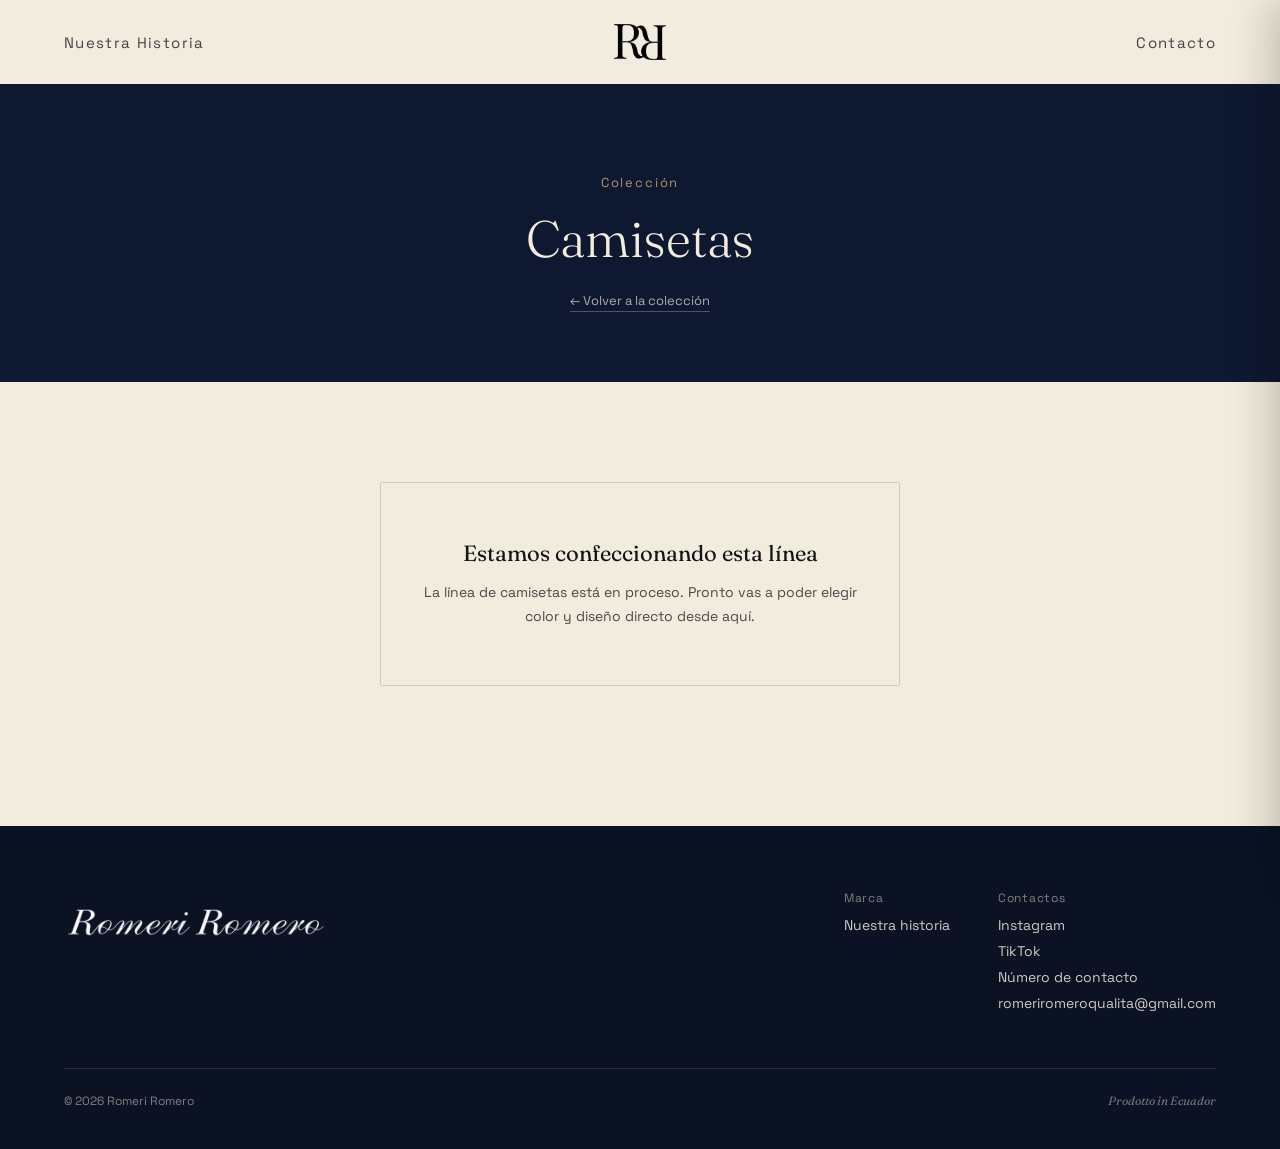
==== coleccion-camisetas.html @ 6d993a3d "Add files via upload" ====
<!DOCTYPE html>
<html lang="es">
<head>
<meta charset="UTF-8">
<meta name="viewport" content="width=device-width, initial-scale=1.0, viewport-fit=cover">
<title>Camisetas | Romeri Romero</title>
<meta name="description" content="Línea de camisetas de Romeri Romero. Disponible pronto.">
<meta name="author" content="Romeri Romero">
<link rel="canonical" href="https://romeriromero.com/coleccion-camisetas.html">
<meta property="og:type" content="website">
<meta property="og:title" content="Camisetas | Romeri Romero">
<meta property="og:description" content="Línea de camisetas de Romeri Romero. Disponible pronto.">
<meta property="og:url" content="https://romeriromero.com/coleccion-camisetas.html">
<meta property="og:locale" content="es_EC">
<meta name="twitter:card" content="summary_large_image">
<meta name="twitter:title" content="Camisetas | Romeri Romero">
<meta name="twitter:description" content="Línea de camisetas de Romeri Romero. Disponible pronto.">
<link rel="icon" type="image/png" sizes="32x32" href="[data-uri]">
<link rel="icon" type="image/png" sizes="512x512" href="[data-uri]">
<link rel="apple-touch-icon" sizes="180x180" href="[data-uri]">
<meta name="theme-color" content="#0E1830">
<link rel="preconnect" href="https://fonts.googleapis.com">
<link href="https://fonts.googleapis.com/css2?family=Fraunces:ital,opsz,wght@0,9..144,300;0,9..144,400;0,9..144,500;1,9..144,400&family=Space+Grotesk:wght@400;500;600&display=swap" rel="stylesheet">
<style>

:root{
  --ink:#111318;
  --navy:#0E1830;
  --navy-deep:#0A1224;
  --navy-mid:#152244;
  --bone:#F1ECDD;
  --bone-dim:#E8E1CE;
  --gold:#AD966A;
}
*{margin:0;padding:0;box-sizing:border-box;}
body{
  background:var(--bone);
  color:var(--ink);
  font-family:'Space Grotesk',sans-serif;
  -webkit-font-smoothing:antialiased;
}
h1,h2,h3,.serif{font-family:'Fraunces',serif;}
.visually-hidden{
  position:absolute;width:1px;height:1px;padding:0;margin:-1px;
  overflow:hidden;clip:rect(0,0,0,0);white-space:nowrap;border:0;
}
a{color:inherit;}

/* NAV */
nav{
  display:grid;
  grid-template-columns:1fr auto 1fr;
  align-items:center;
  padding:24px 5vw;
  max-width:1800px;
  margin:0 auto;
}
nav .nav-left{justify-self:start;}
nav .nav-right{justify-self:end;}
nav .nav-left a, nav .nav-right a, nav .nav-right button{
  font-size:15px;
  letter-spacing:0.09em;
  text-decoration:none;
  color:var(--ink);
  opacity:0.78;
  background:none;
  border:none;
  cursor:pointer;
  font-family:'Space Grotesk',sans-serif;
  padding:0;
}
nav .nav-left a:hover, nav .nav-right a:hover, nav .nav-right button:hover{opacity:1;}
nav .nav-logo{justify-self:center;}
nav .nav-logo img{height:36px;width:auto;display:block;}
@media(max-width:560px){
  nav{padding:18px 5vw;}
  nav .nav-left a, nav .nav-right a, nav .nav-right button{font-size:13px;letter-spacing:0.05em;}
  nav .nav-logo img{height:28px;}
}

/* CONTACT DRAWER */
.contact-overlay{
  position:fixed;inset:0;background:rgba(10,14,24,0.45);
  opacity:0;pointer-events:none;transition:opacity 0.25s ease;z-index:100;
}
.contact-overlay.active{opacity:1;pointer-events:auto;}
.contact-drawer{
  position:fixed;top:0;right:0;height:100vh;
  width:min(380px,88vw);
  background:var(--bone);
  transform:translateX(100%);
  transition:transform 0.3s ease;
  z-index:101;
  padding:56px 40px;
  box-shadow:-10px 0 40px rgba(0,0,0,0.2);
}
.contact-drawer.active{transform:translateX(0);}
.contact-close{
  position:absolute;top:24px;right:28px;
  background:none;border:none;font-size:26px;line-height:1;
  cursor:pointer;color:var(--ink);opacity:0.7;
}
.contact-close:hover{opacity:1;}
.contact-drawer-title{
  font-family:'Fraunces',serif;font-size:24px;font-weight:400;
  margin-bottom:36px;color:var(--ink);
}
.contact-row{
  display:block;
  font-size:15px;
  color:var(--ink);
  text-decoration:none;
  padding:16px 0;
  border-bottom:1px solid rgba(17,19,24,0.12);
  opacity:0.85;
}
.contact-row:hover{opacity:1;}

/* PAGE HEADER (subpages without hero photo) */
.page-header{
  background:var(--navy);
  color:var(--bone);
  padding:90px 5vw 70px;
  text-align:center;
}
.page-header .eyebrow{
  font-size:13px;letter-spacing:0.14em;color:var(--gold);margin-bottom:16px;
}
.page-header h1{
  font-size:clamp(30px,4vw,52px);font-weight:300;
}
.page-header .back{
  display:inline-block;margin-top:22px;font-size:13px;opacity:0.7;text-decoration:none;color:var(--bone);
  border-bottom:1px solid rgba(241,236,221,0.4);
  padding-bottom:2px;
}
.page-header .back:hover{opacity:1;}

/* SECTION HEAD (shared pattern: title left, note right, divider) */
.section-head{
  display:flex;justify-content:space-between;align-items:flex-end;
  margin-bottom:48px;border-bottom:1px solid rgba(17,19,24,0.15);padding-bottom:24px;
}
.section-head h3{font-size:clamp(26px,3vw,36px);font-weight:400;}
.section-head p{font-size:14px;max-width:300px;text-align:right;opacity:0.7;line-height:1.5;}
@media(max-width:560px){
  .section-head{flex-direction:column;align-items:flex-start;gap:14px;}
  .section-head p{text-align:left;}
}

/* COLECCION (category cards on home) */
.collection{padding:130px 5vw;max-width:1800px;margin:0 auto;}
.cat-grid{display:grid;grid-template-columns:repeat(3,1fr);gap:32px;}
.cat-card{display:block;text-decoration:none;color:inherit;}
.cat-card .swatch{
  aspect-ratio:3/4;border-radius:2px;margin-bottom:18px;
  display:flex;align-items:flex-end;padding:22px;position:relative;
  transition:opacity 0.2s ease;
}
.cat-card:hover .swatch{opacity:0.88;}
.cat-card .swatch span{font-size:12px;letter-spacing:0.08em;color:var(--bone);opacity:0.8;}
.swatch.a{background:linear-gradient(155deg,var(--navy-mid) 0%,var(--navy) 100%);}
.swatch.b{background:linear-gradient(155deg,var(--navy) 0%,var(--navy-deep) 100%);}
.swatch.c{background:linear-gradient(155deg,var(--navy-deep) 0%,#070C18 100%);}
.cat-card h4{font-family:'Fraunces',serif;font-size:20px;font-weight:400;margin-bottom:6px;}
.cat-card .meta{font-size:13px;opacity:0.65;}
@media(max-width:760px){.cat-grid{grid-template-columns:1fr;}}

/* COMO COMPRAR (steps) */
.comprar-steps-section{background:var(--bone);color:var(--ink);padding:120px 5vw;}
.comprar-steps-inner{max-width:1800px;margin:0 auto;}
.comprar-steps-inner .section-head{border-bottom-color:rgba(17,19,24,0.15);}
.comprar-steps-inner .section-head h3{color:var(--ink);}
.comprar-steps-inner .section-head p{color:var(--ink);}
.pasos{display:grid;grid-template-columns:repeat(4,1fr);gap:36px;}
.paso .num{font-family:'Fraunces',serif;font-size:14px;color:var(--gold);letter-spacing:0.1em;margin-bottom:14px;}
.paso h4{font-family:'Fraunces',serif;font-weight:400;font-size:19px;margin-bottom:10px;color:var(--ink);}
.paso p{font-size:14px;line-height:1.7;color:var(--ink);opacity:0.72;}
@media(max-width:1000px){.pasos{grid-template-columns:repeat(2,1fr);gap:32px;}}
@media(max-width:560px){.pasos{grid-template-columns:1fr;}}

/* NOTA HECHO A PEDIDO */
.hecho-a-pedido{
  max-width:1800px;margin:0 auto;
  padding:0 5vw 60px;
}
.hecho-a-pedido blockquote{
  font-family:'Fraunces',serif;
  font-style:italic;
  font-weight:300;
  font-size:clamp(17px,1.6vw,20px);
  line-height:1.7;
  color:var(--bone);
  opacity:0.88;
  max-width:70ch;
  border-left:2px solid var(--gold);
  padding-left:28px;
}

/* COMPRAR FORM PAGE */
.comprar{background:var(--navy-deep);color:var(--bone);padding:90px 5vw 130px;}
.comprar-inner{max-width:1800px;margin:0 auto;}
.comprar-cols{display:grid;grid-template-columns:1fr 1fr;gap:56px;align-items:start;}
.panel{border:1px solid rgba(241,236,221,0.18);padding:34px;border-radius:2px;}
.panel h4{font-family:'Fraunces',serif;font-weight:400;font-size:21px;margin-bottom:8px;}
.panel .hint{font-size:13px;opacity:0.6;line-height:1.6;margin-bottom:24px;}
.campo{margin-bottom:18px;}
.campo label{display:block;font-size:12px;letter-spacing:0.08em;opacity:0.65;margin-bottom:7px;}
.campo input,.campo select,.campo textarea{
  width:100%;background:transparent;border:1px solid rgba(241,236,221,0.28);color:var(--bone);
  font-family:'Space Grotesk',sans-serif;font-size:14px;padding:11px 13px;border-radius:2px;
}
.campo input:focus,.campo select:focus,.campo textarea:focus{outline:none;border-color:var(--gold);}
.campo select option{background:var(--navy-deep);color:var(--bone);}
.btn{
  display:inline-block;width:100%;text-align:center;background:var(--bone);color:var(--navy-deep);
  border:none;font-family:'Space Grotesk',sans-serif;font-size:14px;letter-spacing:0.06em;
  padding:14px 20px;border-radius:2px;cursor:pointer;margin-top:6px;
}
.btn:hover{opacity:0.88;}
.datos-fila{display:flex;justify-content:space-between;gap:16px;padding:13px 0;border-bottom:1px solid rgba(241,236,221,0.12);font-size:14px;}
.datos-fila span:first-child{opacity:0.6;}
.datos-fila span:last-child{text-align:right;}
.nota{font-size:13px;line-height:1.7;opacity:0.6;margin-top:22px;}
.nota-italic{font-family:'Fraunces',serif;font-style:italic;font-size:14px;opacity:0.7;margin-top:26px;}
@media(max-width:1000px){.comprar-cols{grid-template-columns:1fr;gap:32px;}}
@media(max-width:560px){.panel{padding:26px 22px;}}

/* PLACEHOLDER (category subpages, no products yet) */
.placeholder-wrap{max-width:1800px;margin:0 auto;padding:100px 5vw 140px;text-align:center;}
.placeholder-wrap .ph-box{
  max-width:520px;margin:0 auto;padding:56px 40px;border:1px solid rgba(17,19,24,0.15);border-radius:2px;
}
.placeholder-wrap .ph-box .serif{font-size:22px;font-weight:400;margin-bottom:14px;}
.placeholder-wrap .ph-box p{font-size:14px;line-height:1.7;opacity:0.75;}

/* HISTORIA PAGE */
.marca{padding:90px 5vw 140px;max-width:1800px;margin:0 auto;}
.marca-body{display:grid;grid-template-columns:0.7fr 1.3fr;gap:56px;align-items:center;}
.marca .gallery{display:grid;grid-template-columns:1fr 1fr;gap:10px;}
.marca .gallery img{width:100%;aspect-ratio:4/5;object-fit:cover;border-radius:2px;display:block;}
.marca blockquote{
  font-family:'Fraunces',serif;font-size:clamp(22px,2.8vw,34px);font-weight:300;font-style:italic;
  line-height:1.4;color:var(--ink);margin-bottom:36px;max-width:22ch;
}
.marca p{font-size:15px;line-height:1.8;color:var(--ink);opacity:0.82;margin-bottom:20px;max-width:56ch;}
.marca .prodotto-line{font-style:italic;font-family:'Fraunces',serif;font-size:14px;opacity:0.6;margin-top:8px;}
@media(max-width:760px){.marca-body{grid-template-columns:1fr;gap:36px;}}

/* HERO (home only) */
.hero{width:100%;line-height:0;}
.hero img.hero-shot{width:100%;height:auto;display:block;}

/* FOOTER */
footer{background:var(--navy-deep);color:var(--bone);padding:64px 5vw 40px;}
footer .foot-top, footer .foot-bottom{max-width:1800px;margin-left:auto;margin-right:auto;}
.foot-top{
  display:flex;justify-content:space-between;align-items:flex-start;
  padding-bottom:48px;border-bottom:1px solid rgba(241,236,221,0.12);
}
.foot-top img.foot-wordmark{width:min(260px,55vw);height:auto;display:block;}
.foot-links{display:flex;gap:48px;font-size:14px;flex-wrap:wrap;}
.foot-links div span{display:block;opacity:0.5;margin-bottom:10px;font-size:12px;letter-spacing:0.06em;}
.foot-links div a{display:block;color:var(--bone);text-decoration:none;opacity:0.85;margin-bottom:8px;font-size:14px;}
.foot-links div a:hover{opacity:1;}
.foot-bottom{display:flex;justify-content:space-between;align-items:center;padding-top:24px;font-size:12px;opacity:0.5;}
.foot-bottom .prodotto{font-style:italic;font-family:'Fraunces',serif;opacity:0.9;}
@media(max-width:760px){
  .foot-top{flex-direction:column;gap:32px;}
  .foot-links{flex-wrap:wrap;gap:32px;}
}

</style>
</head>
<body>

<nav>
  <div class="nav-left"><a href="historia.html">Nuestra Historia</a></div>
  <div class="nav-logo"><a href="index.html"><img src="[data-uri]" alt="Romeri Romero"></a></div>
  <div class="nav-right"><button type="button" onclick="openContact(event)">Contacto</button></div>
</nav>

<div class="contact-overlay" id="contactOverlay" onclick="closeContact()"></div>
<aside class="contact-drawer" id="contactDrawer">
  <button class="contact-close" onclick="closeContact()" aria-label="Cerrar">&times;</button>
  <div class="contact-drawer-title">Contactos</div>
  <a class="contact-row" href="https://instagram.com/romeriromero_" target="_blank" rel="noopener">Instagram</a>
  <a class="contact-row" href="https://tiktok.com/@romeriromero_" target="_blank" rel="noopener">TikTok</a>
  <a class="contact-row" href="https://wa.me/593990550832" target="_blank" rel="noopener">Número de contacto</a>
  <a class="contact-row" href="mailto:romeriromeroqualita@gmail.com">romeriromeroqualita@gmail.com</a>
</aside>

<script>
function openContact(e){
  if(e) e.preventDefault();
  document.getElementById('contactOverlay').classList.add('active');
  document.getElementById('contactDrawer').classList.add('active');
}
function closeContact(){
  document.getElementById('contactOverlay').classList.remove('active');
  document.getElementById('contactDrawer').classList.remove('active');
}
</script>

<div class="page-header">
  <div class="eyebrow">Colección</div>
  <h1>Camisetas</h1>
  <a class="back" href="index.html#coleccion">← Volver a la colección</a>
</div>

<div class="placeholder-wrap">
  <div class="ph-box">
    <div class="serif">Estamos confeccionando esta línea</div>
    <p>La línea de camisetas está en proceso. Pronto vas a poder elegir color y diseño directo desde aquí.</p>
  </div>
</div>

<footer>
  <div class="foot-top">
    <img class="foot-wordmark" src="[data-uri]" alt="Romeri Romero">
    <div class="foot-links">
      <div>
        <span>Marca</span>
        <a href="historia.html">Nuestra historia</a>
      </div>
      <div>
        <span>Contactos</span>
        <a href="https://instagram.com/romeriromero_" target="_blank" rel="noopener">Instagram</a>
        <a href="https://tiktok.com/@romeriromero_" target="_blank" rel="noopener">TikTok</a>
        <a href="https://wa.me/593990550832" target="_blank" rel="noopener">Número de contacto</a>
        <a href="mailto:romeriromeroqualita@gmail.com">romeriromeroqualita@gmail.com</a>
      </div>
    </div>
  </div>
  <div class="foot-bottom">
    <span>© 2026 Romeri Romero</span>
    <span class="prodotto">Prodotto in Ecuador</span>
  </div>
</footer>

</body>
</html>
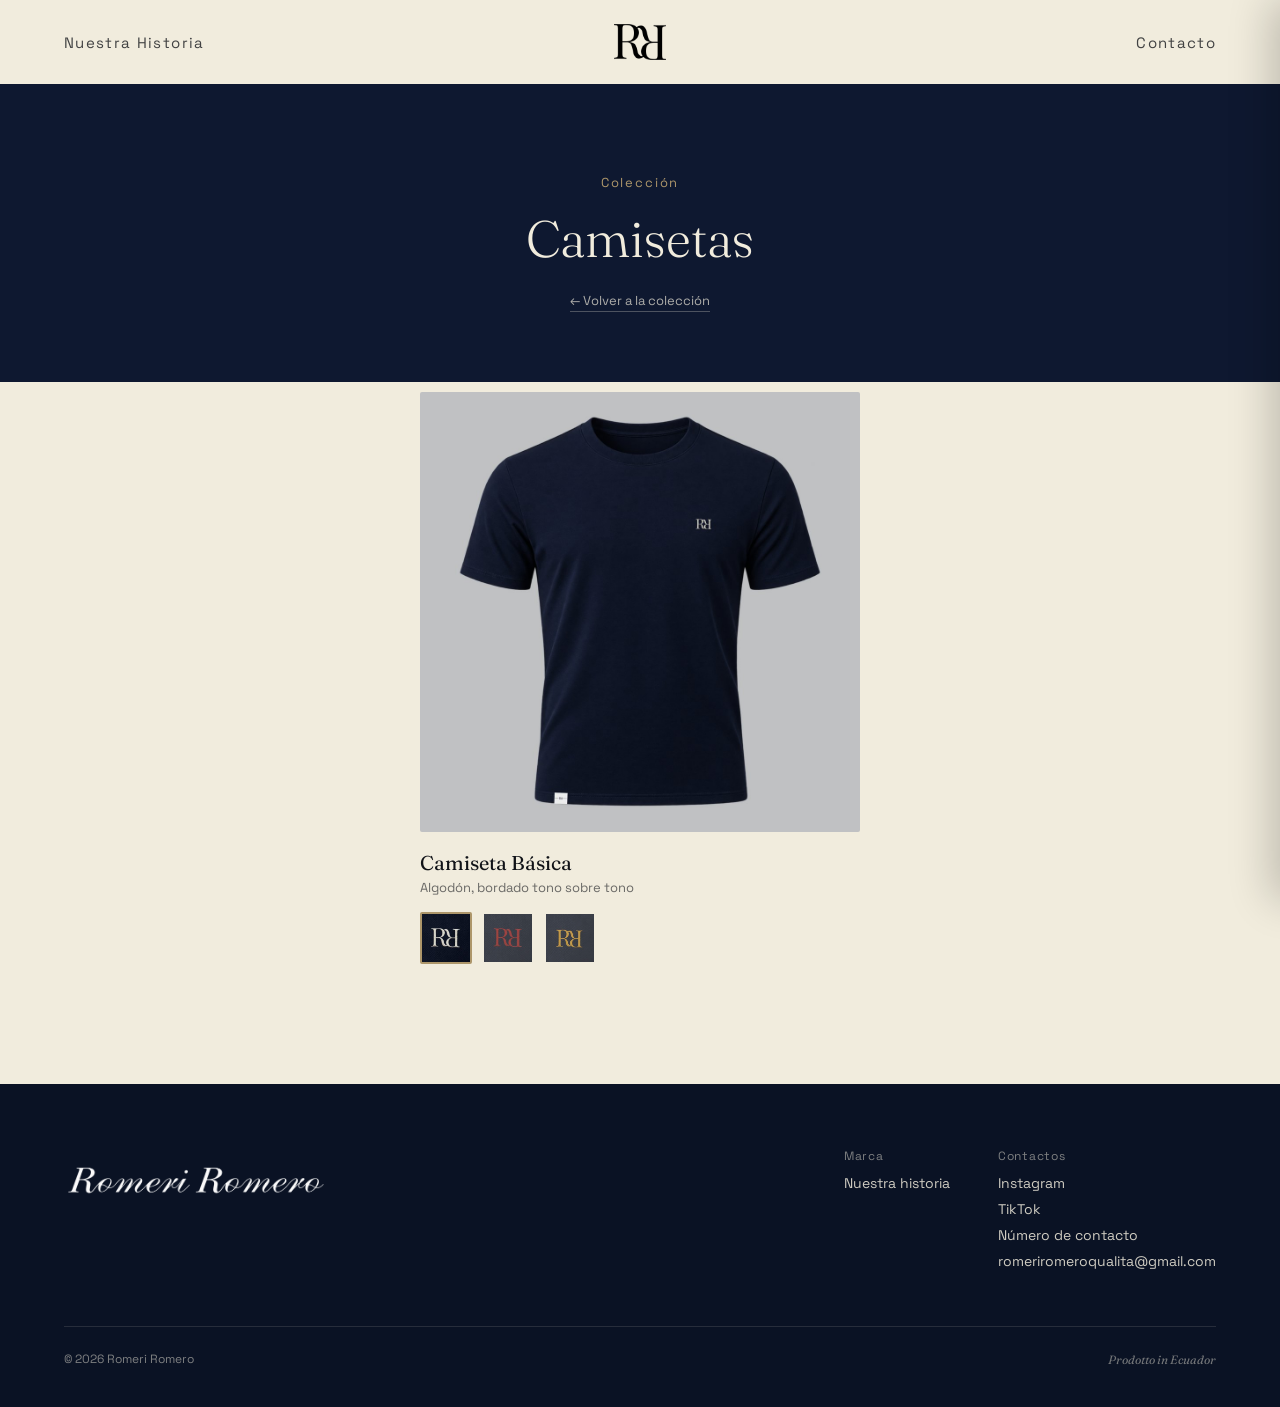
==== commit d06a70ef: "Add files via upload" ====
--- a/coleccion-camisetas.html
+++ b/coleccion-camisetas.html
@@ -270,6 +270,26 @@
   .foot-links{flex-wrap:wrap;gap:32px;}
 }
 
+
+  /* PRODUCTOS */
+  .product-list{
+    max-width:1800px;margin:0 auto;padding:10px 5vw 120px;
+    display:flex;flex-wrap:wrap;gap:56px;justify-content:center;
+  }
+  .product-block{max-width:440px;flex:1 1 320px;}
+  .product-block .product-main{
+    aspect-ratio:1/1;overflow:hidden;border-radius:2px;margin-bottom:18px;background:var(--navy);
+  }
+  .product-block .product-main img{width:100%;height:100%;object-fit:cover;display:block;}
+  .product-block h4{font-family:'Fraunces',serif;font-weight:400;font-size:20px;margin-bottom:4px;}
+  .product-block .meta{font-size:13px;opacity:0.6;margin-bottom:16px;}
+  .swatches{display:flex;gap:10px;flex-wrap:wrap;}
+  .swatch-thumb{
+    width:52px;height:52px;object-fit:cover;border-radius:2px;cursor:pointer;
+    border:2px solid transparent;opacity:0.8;display:block;
+  }
+  .swatch-thumb:hover{opacity:1;}
+  .swatch-thumb.active{border-color:var(--gold);opacity:1;}
 </style>
 </head>
 <body>
@@ -308,13 +328,18 @@
   <a class="back" href="index.html#coleccion">← Volver a la colección</a>
 </div>
 
-<div class="placeholder-wrap">
-  <div class="ph-box">
-    <div class="serif">Estamos confeccionando esta línea</div>
-    <p>La línea de camisetas está en proceso. Pronto vas a poder elegir color y diseño directo desde aquí.</p>
+<div class="product-list">
+  <div class="product-block">
+    <div class="product-main"><img id="main-camiseta" src="[data-uri]" alt="Camiseta Básica"></div>
+    <h4>Camiseta Básica</h4>
+    <div class="meta">Algodón, bordado tono sobre tono</div>
+    <div class="swatches">
+      <img class="swatch-thumb active" src="[data-uri]" alt="Blanco" title="Blanco" onclick="swapMain(this,'main-camiseta','[data-uri]')">
+      <img class="swatch-thumb" src="[data-uri]" alt="Rojo" title="Rojo" onclick="swapMain(this,'main-camiseta','[data-uri]')">
+      <img class="swatch-thumb" src="[data-uri]" alt="Dorado" title="Dorado" onclick="swapMain(this,'main-camiseta','[data-uri]')">
+    </div>
   </div>
 </div>
-
 <footer>
   <div class="foot-top">
     <img class="foot-wordmark" src="[data-uri]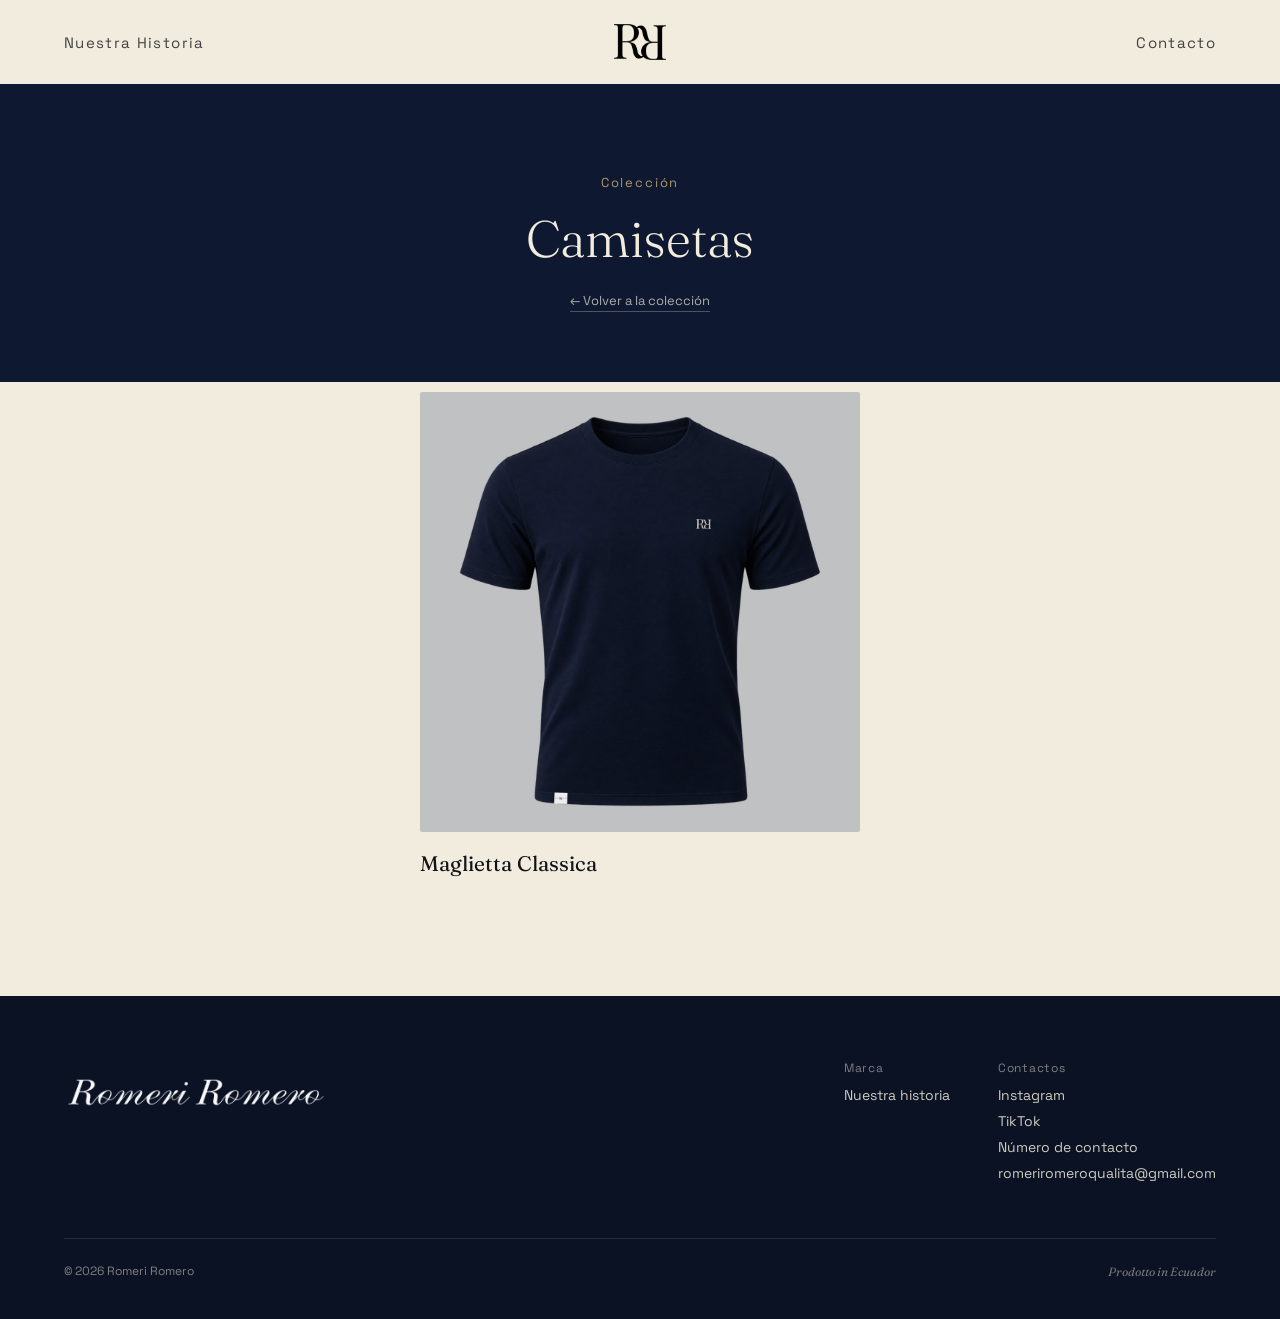
==== commit f532913d: "Add files via upload" ====
--- a/coleccion-camisetas.html
+++ b/coleccion-camisetas.html
@@ -4,17 +4,17 @@
 <meta charset="UTF-8">
 <meta name="viewport" content="width=device-width, initial-scale=1.0, viewport-fit=cover">
 <title>Camisetas | Romeri Romero</title>
-<meta name="description" content="Línea de camisetas de Romeri Romero. Disponible pronto.">
+<meta name="description" content="Maglietta Classica, la camiseta de Romeri Romero.">
 <meta name="author" content="Romeri Romero">
 <link rel="canonical" href="https://romeriromero.com/coleccion-camisetas.html">
 <meta property="og:type" content="website">
 <meta property="og:title" content="Camisetas | Romeri Romero">
-<meta property="og:description" content="Línea de camisetas de Romeri Romero. Disponible pronto.">
+<meta property="og:description" content="Maglietta Classica, la camiseta de Romeri Romero.">
 <meta property="og:url" content="https://romeriromero.com/coleccion-camisetas.html">
 <meta property="og:locale" content="es_EC">
 <meta name="twitter:card" content="summary_large_image">
 <meta name="twitter:title" content="Camisetas | Romeri Romero">
-<meta name="twitter:description" content="Línea de camisetas de Romeri Romero. Disponible pronto.">
+<meta name="twitter:description" content="Maglietta Classica, la camiseta de Romeri Romero.">
 <link rel="icon" type="image/png" sizes="32x32" href="[data-uri]">
 <link rel="icon" type="image/png" sizes="512x512" href="[data-uri]">
 <link rel="apple-touch-icon" sizes="180x180" href="[data-uri]">
@@ -290,6 +290,93 @@
   }
   .swatch-thumb:hover{opacity:1;}
   .swatch-thumb.active{border-color:var(--gold);opacity:1;}
+
+.contact-drawer:not(.active){box-shadow:none;}
+/* ===== CATALOGO POR LINEA ===== */
+.prod-card{display:block;max-width:440px;flex:1 1 320px;text-decoration:none;color:inherit;}
+.prod-card .prod-card-img{aspect-ratio:1/1;overflow:hidden;border-radius:2px;margin-bottom:18px;background:var(--navy);}
+.prod-card .prod-card-img img{width:100%;height:100%;object-fit:cover;display:block;transition:opacity .2s ease;}
+.prod-card:hover .prod-card-img img{opacity:.9;}
+.prod-card h4{font-family:'Fraunces',serif;font-weight:400;font-size:21px;}
+.prod-card:focus-visible{outline:2px solid var(--gold);outline-offset:6px;}
+
+/* ===== PAGINA DE PRODUCTO ===== */
+.pdp{max-width:1400px;margin:0 auto;padding:40px 5vw 120px;display:grid;grid-template-columns:minmax(0,1.1fr) minmax(0,1fr);gap:72px;align-items:start;}
+.pdp-media{position:sticky;top:24px;}
+.pdp-media img{width:100%;aspect-ratio:1/1;object-fit:cover;display:block;border-radius:2px;background:var(--navy);}
+.crumbs{font-size:13px;opacity:.65;margin-bottom:26px;}
+.crumbs a{text-decoration:none;border-bottom:1px solid rgba(17,19,24,.3);}
+.crumbs a:hover{opacity:1;}
+.pdp h1{font-family:'Fraunces',serif;font-weight:400;font-size:clamp(30px,3.2vw,44px);line-height:1.12;margin-bottom:12px;}
+.pdp-price{font-size:20px;margin-bottom:38px;}
+.opt-label{font-size:14px;margin-bottom:14px;}
+.opt-label b{font-weight:500;}
+.opt-label span{opacity:.65;margin-left:4px;}
+.chips{display:flex;gap:14px;margin-bottom:34px;}
+.chip{width:36px;height:36px;border-radius:50%;border:1px solid rgba(17,19,24,.28);cursor:pointer;padding:0;}
+.chip[aria-pressed="true"]{outline:2px solid var(--ink);outline-offset:3px;}
+.sw-row{display:flex;gap:12px;flex-wrap:wrap;margin-bottom:34px;}
+.sw-thumb{width:60px;height:60px;padding:0;border:2px solid transparent;background:none;border-radius:2px;cursor:pointer;opacity:.78;overflow:hidden;}
+.sw-thumb img{width:100%;height:100%;object-fit:cover;display:block;}
+.sw-thumb:hover{opacity:1;}
+.sw-thumb[aria-pressed="true"]{border-color:var(--gold);opacity:1;}
+.sizes{display:flex;gap:10px;flex-wrap:wrap;margin-bottom:30px;}
+.size{min-width:68px;padding:13px 0;border:1px solid rgba(17,19,24,.28);background:transparent;font-family:'Space Grotesk',sans-serif;font-size:14px;color:var(--ink);cursor:pointer;border-radius:2px;}
+.size:hover{border-color:var(--ink);}
+.size[aria-pressed="true"]{background:var(--navy);border-color:var(--navy);color:var(--bone);}
+.link-btn{background:none;border:none;padding:0;font-family:'Space Grotesk',sans-serif;font-size:14px;color:var(--ink);cursor:pointer;border-bottom:1px solid rgba(17,19,24,.45);padding-bottom:2px;}
+.link-btn:hover{border-bottom-color:var(--ink);}
+.ini-trigger-row{margin-bottom:34px;}
+.ini-summary{font-size:14px;line-height:1.6;margin-bottom:34px;padding:16px 18px;border:1px solid rgba(17,19,24,.18);border-radius:2px;}
+.ini-summary b{font-family:'Fraunces',serif;font-weight:500;font-size:17px;letter-spacing:.08em;}
+.ini-summary .ini-actions{display:flex;gap:20px;margin-top:10px;}
+.buy{display:block;width:100%;background:var(--navy);color:var(--bone);padding:19px 20px;text-align:center;border:none;font-family:'Space Grotesk',sans-serif;font-size:15px;letter-spacing:.06em;cursor:pointer;border-radius:2px;}
+.buy:hover{background:var(--navy-mid);}
+.buy-msg{min-height:22px;font-size:13px;color:#9B2C2C;margin-top:10px;}
+.pdp-bio{margin-top:30px;padding-top:30px;border-top:1px solid rgba(17,19,24,.15);font-family:'Fraunces',serif;font-size:17px;line-height:1.75;max-width:54ch;opacity:.9;}
+.pdp button:focus-visible,.ini-drawer button:focus-visible,.ini-drawer input:focus-visible,.guide-modal button:focus-visible{outline:2px solid var(--gold);outline-offset:3px;}
+@media(max-width:900px){
+  .pdp{grid-template-columns:1fr;gap:34px;padding-top:24px;}
+  .pdp-media{position:static;}
+}
+
+/* ===== PANEL DE INICIALES ===== */
+.ini-overlay{position:fixed;inset:0;background:rgba(10,14,24,.45);opacity:0;pointer-events:none;transition:opacity .25s ease;z-index:100;}
+.ini-overlay.active{opacity:1;pointer-events:auto;}
+.ini-drawer{position:fixed;top:0;right:0;height:100%;width:min(520px,100vw);background:var(--bone);transform:translateX(100%);transition:transform .3s ease;z-index:101;padding:64px 40px 40px;overflow-y:auto;box-shadow:-10px 0 40px rgba(0,0,0,.2);visibility:hidden;}
+.ini-drawer.active{transform:translateX(0);visibility:visible;}
+.ini-drawer .contact-close{top:22px;right:26px;}
+.ini-drawer h2{font-family:'Fraunces',serif;font-weight:400;font-size:28px;margin-bottom:34px;}
+.ini-block{margin-bottom:30px;}
+.ini-head{display:flex;justify-content:space-between;align-items:baseline;margin-bottom:12px;font-size:14px;}
+.ini-head b{font-weight:500;}
+.ini-head span{opacity:.65;margin-left:4px;}
+.pos-btn{border:1px solid var(--ink);background:transparent;padding:11px 20px;font-family:'Space Grotesk',sans-serif;font-size:14px;color:var(--ink);border-radius:2px;cursor:default;}
+.style-row{display:flex;gap:12px;flex-wrap:wrap;}
+.style-opt{width:112px;height:60px;border:1px solid rgba(17,19,24,.28);background:#fff;border-radius:2px;cursor:pointer;display:flex;align-items:center;justify-content:center;padding:10px 14px;}
+.style-opt img{max-width:100%;max-height:100%;display:block;}
+.style-opt[aria-pressed="true"]{border:2px solid var(--ink);padding:9px 13px;}
+.ini-input{width:100%;background:#fff;border:1px solid rgba(17,19,24,.28);font-family:'Space Grotesk',sans-serif;font-size:15px;padding:16px 16px;border-radius:2px;color:var(--ink);text-transform:uppercase;}
+.ini-input::placeholder{text-transform:none;color:rgba(17,19,24,.5);}
+.ini-input:focus{outline:none;border-color:var(--ink);}
+.ini-note{font-size:13px;opacity:.65;margin-top:10px;line-height:1.5;}
+.ini-preview{margin-top:18px;min-height:56px;display:flex;align-items:center;font-family:'Fraunces',serif;font-size:36px;}
+.ini-preview.empty{opacity:.22;}
+.ini-preview.sp-wide{letter-spacing:.32em;}
+.ini-preview.sp-tight{letter-spacing:0;}
+.ini-preview.sp-num{letter-spacing:.1em;}
+.ini-error{min-height:22px;font-size:13px;color:#9B2C2C;margin:6px 0 14px;}
+.ini-drawer .buy{margin-top:0;}
+
+/* ===== GUIA DE COLOCACION ===== */
+.guide-modal{position:fixed;inset:0;z-index:110;background:rgba(10,14,24,.7);display:none;align-items:center;justify-content:center;padding:4vh 4vw;}
+.guide-modal.active{display:flex;}
+.guide-modal img{max-width:min(92vw,86vh);max-height:90vh;display:block;border-radius:2px;background:#EEEDE6;}
+.guide-modal .guide-close{position:absolute;top:18px;right:26px;background:none;border:none;color:var(--bone);font-size:34px;line-height:1;cursor:pointer;}
+@media(prefers-reduced-motion:reduce){
+  .ini-overlay,.ini-drawer,.prod-card .prod-card-img img{transition:none;}
+}
+
 </style>
 </head>
 <body>
@@ -329,16 +416,10 @@
 </div>
 
 <div class="product-list">
-  <div class="product-block">
-    <div class="product-main"><img id="main-camiseta" src="[data-uri]" alt="Camiseta Básica"></div>
-    <h4>Camiseta Básica</h4>
-    <div class="meta">Algodón, bordado tono sobre tono</div>
-    <div class="swatches">
-      <img class="swatch-thumb active" src="[data-uri]" alt="Blanco" title="Blanco" onclick="swapMain(this,'main-camiseta','[data-uri]')">
-      <img class="swatch-thumb" src="[data-uri]" alt="Rojo" title="Rojo" onclick="swapMain(this,'main-camiseta','[data-uri]')">
-      <img class="swatch-thumb" src="[data-uri]" alt="Dorado" title="Dorado" onclick="swapMain(this,'main-camiseta','[data-uri]')">
-    </div>
-  </div>
+  <a class="prod-card" href="producto-maglietta-classica.html">
+    <div class="prod-card-img"><img src="img/maglietta-classica.jpg" alt="Maglietta Classica" loading="lazy"></div>
+    <h4>Maglietta Classica</h4>
+  </a>
 </div>
 <footer>
   <div class="foot-top">
@@ -364,13 +445,5 @@
 </footer>
 
 
-<script>
-function swapMain(imgEl, mainId, fullSrc){
-  document.getElementById(mainId).src = fullSrc;
-  var row = imgEl.parentElement;
-  row.querySelectorAll('.swatch-thumb').forEach(function(t){t.classList.remove('active');});
-  imgEl.classList.add('active');
-}
-</script>
 </body>
 </html>
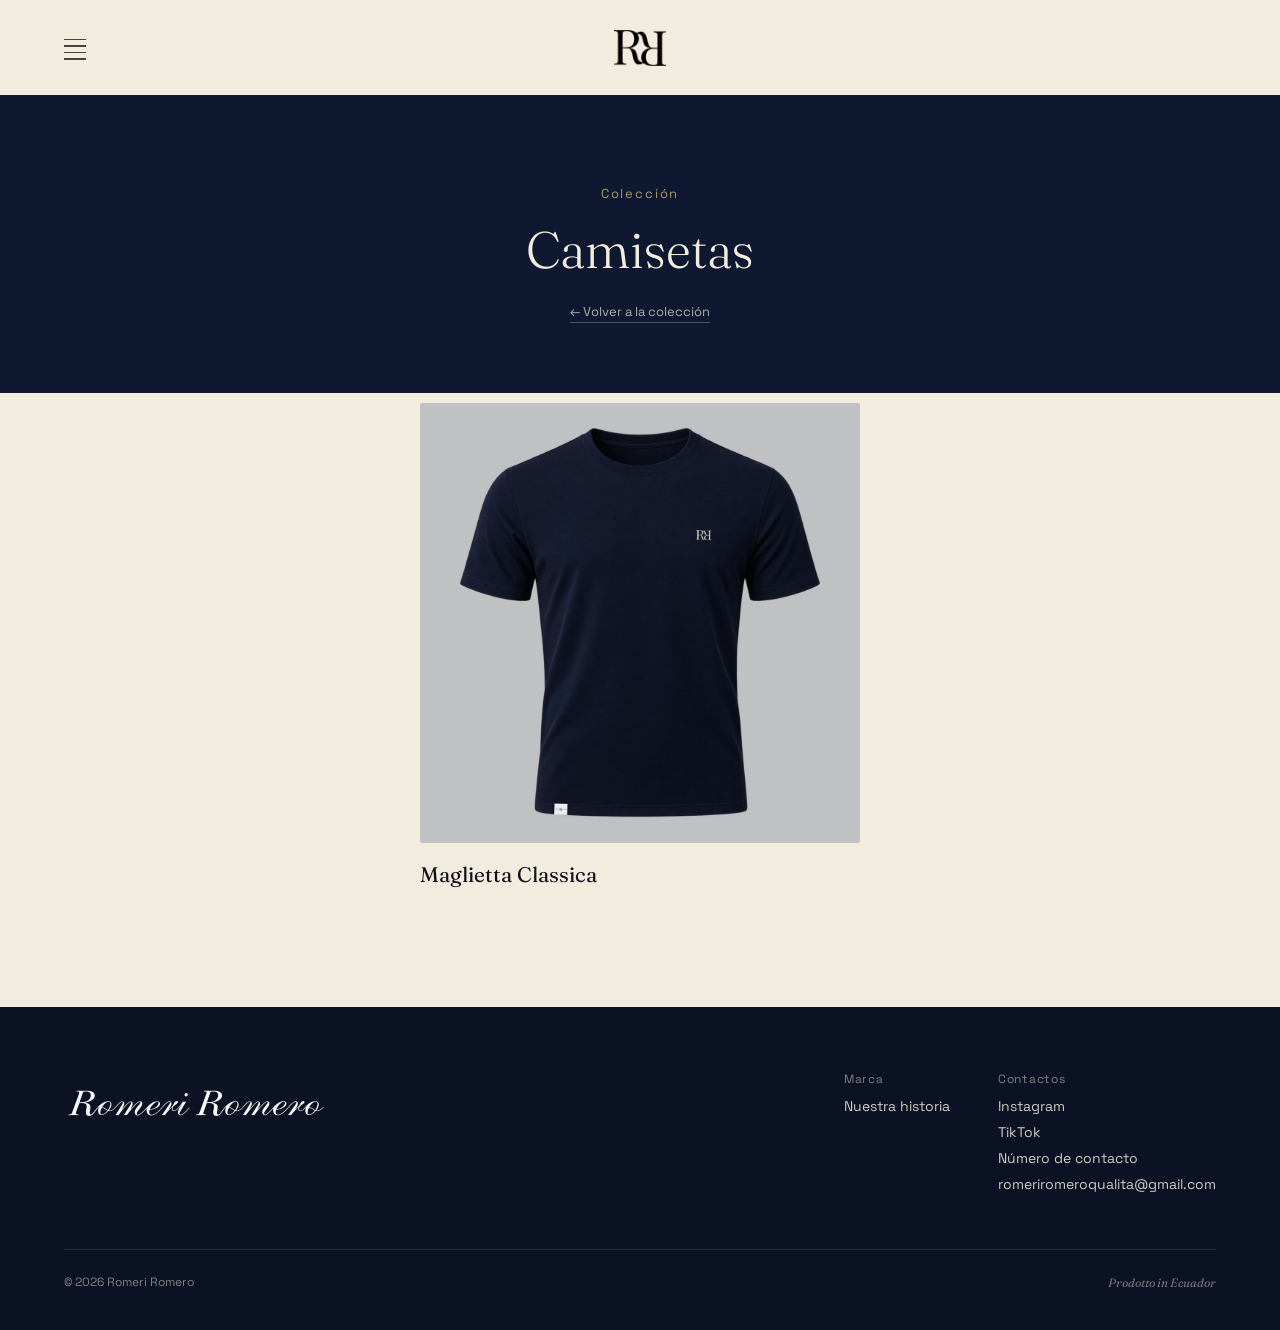
==== commit 6a978be5: "Add files via upload" ====
--- a/coleccion-camisetas.html
+++ b/coleccion-camisetas.html
@@ -15,9 +15,9 @@
 <meta name="twitter:card" content="summary_large_image">
 <meta name="twitter:title" content="Camisetas | Romeri Romero">
 <meta name="twitter:description" content="Maglietta Classica, la camiseta de Romeri Romero.">
-<link rel="icon" type="image/png" sizes="32x32" href="[data-uri]">
-<link rel="icon" type="image/png" sizes="512x512" href="[data-uri]">
-<link rel="apple-touch-icon" sizes="180x180" href="[data-uri]">
+<link rel="icon" type="image/png" sizes="32x32" href="favicon-32.png">
+<link rel="icon" type="image/png" sizes="512x512" href="favicon-512.png">
+<link rel="apple-touch-icon" sizes="180x180" href="apple-touch-icon.png">
 <meta name="theme-color" content="#0E1830">
 <link rel="preconnect" href="https://fonts.googleapis.com">
 <link href="https://fonts.googleapis.com/css2?family=Fraunces:ital,opsz,wght@0,9..144,300;0,9..144,400;0,9..144,500;1,9..144,400&family=Space+Grotesk:wght@400;500;600&display=swap" rel="stylesheet">
@@ -45,76 +45,6 @@
   overflow:hidden;clip:rect(0,0,0,0);white-space:nowrap;border:0;
 }
 a{color:inherit;}
-
-/* NAV */
-nav{
-  display:grid;
-  grid-template-columns:1fr auto 1fr;
-  align-items:center;
-  padding:24px 5vw;
-  max-width:1800px;
-  margin:0 auto;
-}
-nav .nav-left{justify-self:start;}
-nav .nav-right{justify-self:end;}
-nav .nav-left a, nav .nav-right a, nav .nav-right button{
-  font-size:15px;
-  letter-spacing:0.09em;
-  text-decoration:none;
-  color:var(--ink);
-  opacity:0.78;
-  background:none;
-  border:none;
-  cursor:pointer;
-  font-family:'Space Grotesk',sans-serif;
-  padding:0;
-}
-nav .nav-left a:hover, nav .nav-right a:hover, nav .nav-right button:hover{opacity:1;}
-nav .nav-logo{justify-self:center;}
-nav .nav-logo img{height:36px;width:auto;display:block;}
-@media(max-width:560px){
-  nav{padding:18px 5vw;}
-  nav .nav-left a, nav .nav-right a, nav .nav-right button{font-size:13px;letter-spacing:0.05em;}
-  nav .nav-logo img{height:28px;}
-}
-
-/* CONTACT DRAWER */
-.contact-overlay{
-  position:fixed;inset:0;background:rgba(10,14,24,0.45);
-  opacity:0;pointer-events:none;transition:opacity 0.25s ease;z-index:100;
-}
-.contact-overlay.active{opacity:1;pointer-events:auto;}
-.contact-drawer{
-  position:fixed;top:0;right:0;height:100vh;
-  width:min(380px,88vw);
-  background:var(--bone);
-  transform:translateX(100%);
-  transition:transform 0.3s ease;
-  z-index:101;
-  padding:56px 40px;
-  box-shadow:-10px 0 40px rgba(0,0,0,0.2);
-}
-.contact-drawer.active{transform:translateX(0);}
-.contact-close{
-  position:absolute;top:24px;right:28px;
-  background:none;border:none;font-size:26px;line-height:1;
-  cursor:pointer;color:var(--ink);opacity:0.7;
-}
-.contact-close:hover{opacity:1;}
-.contact-drawer-title{
-  font-family:'Fraunces',serif;font-size:24px;font-weight:400;
-  margin-bottom:36px;color:var(--ink);
-}
-.contact-row{
-  display:block;
-  font-size:15px;
-  color:var(--ink);
-  text-decoration:none;
-  padding:16px 0;
-  border-bottom:1px solid rgba(17,19,24,0.12);
-  opacity:0.85;
-}
-.contact-row:hover{opacity:1;}
 
 /* PAGE HEADER (subpages without hero photo) */
 .page-header{
@@ -291,7 +221,7 @@
   .swatch-thumb:hover{opacity:1;}
   .swatch-thumb.active{border-color:var(--gold);opacity:1;}
 
-.contact-drawer:not(.active){box-shadow:none;}
+
 /* ===== CATALOGO POR LINEA ===== */
 .prod-card{display:block;max-width:440px;flex:1 1 320px;text-decoration:none;color:inherit;}
 .prod-card .prod-card-img{aspect-ratio:1/1;overflow:hidden;border-radius:2px;margin-bottom:18px;background:var(--navy);}
@@ -378,36 +308,17 @@
 }
 
 </style>
+<link rel="stylesheet" href="menu.css?v=2">
 </head>
 <body>
 
-<nav>
-  <div class="nav-left"><a href="historia.html">Nuestra Historia</a></div>
-  <div class="nav-logo"><a href="index.html"><img src="[data-uri]" alt="Romeri Romero"></a></div>
-  <div class="nav-right"><button type="button" onclick="openContact(event)">Contacto</button></div>
-</nav>
-
-<div class="contact-overlay" id="contactOverlay" onclick="closeContact()"></div>
-<aside class="contact-drawer" id="contactDrawer">
-  <button class="contact-close" onclick="closeContact()" aria-label="Cerrar">&times;</button>
-  <div class="contact-drawer-title">Contactos</div>
-  <a class="contact-row" href="https://instagram.com/romeriromero_" target="_blank" rel="noopener">Instagram</a>
-  <a class="contact-row" href="https://tiktok.com/@romeriromero_" target="_blank" rel="noopener">TikTok</a>
-  <a class="contact-row" href="https://wa.me/593990550832" target="_blank" rel="noopener">Número de contacto</a>
-  <a class="contact-row" href="mailto:romeriromeroqualita@gmail.com">romeriromeroqualita@gmail.com</a>
-</aside>
-
-<script>
-function openContact(e){
-  if(e) e.preventDefault();
-  document.getElementById('contactOverlay').classList.add('active');
-  document.getElementById('contactDrawer').classList.add('active');
-}
-function closeContact(){
-  document.getElementById('contactOverlay').classList.remove('active');
-  document.getElementById('contactDrawer').classList.remove('active');
-}
-</script>
+<header class="site-nav">
+  <div class="nav-left">
+    <button type="button" class="menu-toggle" aria-label="Abrir menú" aria-expanded="false" aria-controls="menuDrawer"><span></span><span></span><span></span><span></span></button>
+  </div>
+  <div class="nav-logo"><a href="index.html" aria-label="Romeri Romero, ir al inicio"><img src="img/nav-logo.png" alt="Romeri Romero"></a></div>
+  <div class="nav-right"></div>
+</header>
 
 <div class="page-header">
   <div class="eyebrow">Colección</div>
@@ -423,7 +334,7 @@
 </div>
 <footer>
   <div class="foot-top">
-    <img class="foot-wordmark" src="[data-uri]" alt="Romeri Romero">
+    <img loading="lazy" decoding="async" class="foot-wordmark" src="img/wordmark.png" alt="Romeri Romero">
     <div class="foot-links">
       <div>
         <span>Marca</span>
@@ -445,5 +356,6 @@
 </footer>
 
 
+<script src="menu.js?v=2" defer></script>
 </body>
 </html>
--- a/menu.css
+++ b/menu.css
@@ -0,0 +1,126 @@
+/* ============================================================
+   Romeri Romero — barra superior + menú lateral + panel de contacto
+   Archivo compartido por todas las páginas (se edita una sola vez)
+   ============================================================ */
+
+/* BARRA SUPERIOR */
+.site-nav{
+  display:grid;
+  grid-template-columns:1fr auto 1fr;
+  align-items:center;
+  padding:24px 5vw;
+  max-width:1800px;
+  margin:0 auto;
+}
+.site-nav .nav-left{justify-self:start;}
+.site-nav .nav-logo{justify-self:center;}
+.site-nav .nav-logo a{display:block;}
+.site-nav .nav-logo img{height:36px;width:auto;display:block;}
+
+.menu-toggle{
+  width:44px;height:44px;
+  margin-left:-11px;
+  padding:0 11px;
+  display:inline-flex;flex-direction:column;justify-content:center;gap:5px;
+  background:none;border:none;cursor:pointer;
+  color:var(--ink);opacity:0.78;
+}
+.menu-toggle span{display:block;width:100%;height:1.5px;background:currentColor;}
+.menu-toggle:hover{opacity:1;}
+.menu-toggle:focus-visible,
+.drawer-close:focus-visible,
+.menu-link:focus-visible,
+.menu-sub a:focus-visible,
+.contact-row:focus-visible,
+.site-nav .nav-logo a:focus-visible{
+  outline:2px solid var(--gold);outline-offset:3px;
+}
+@media(max-width:560px){
+  .site-nav{padding:18px 5vw;}
+  .site-nav .nav-logo img{height:28px;}
+}
+
+/* FONDO OSCURO */
+.drawer-overlay{
+  position:fixed;inset:0;background:rgba(10,14,24,0.45);
+  opacity:0;pointer-events:none;transition:opacity 0.25s ease;z-index:100;
+}
+.drawer-overlay.active{opacity:1;pointer-events:auto;}
+
+/* PANELES LATERALES */
+.drawer{
+  position:fixed;top:0;
+  height:100vh;height:100dvh;
+  width:min(380px,88vw);
+  background:var(--bone);
+  padding:56px 40px;
+  overflow-y:auto;
+  z-index:101;
+  visibility:hidden;
+  transition:transform 0.3s ease, visibility 0s linear 0.3s;
+}
+.drawer-left{left:0;transform:translateX(-100%);}
+.drawer-right{right:0;transform:translateX(100%);}
+.drawer.active{
+  transform:translateX(0);
+  visibility:visible;
+  transition-delay:0s;
+}
+.drawer-left.active{box-shadow:10px 0 40px rgba(0,0,0,0.2);}
+.drawer-right.active{box-shadow:-10px 0 40px rgba(0,0,0,0.2);}
+
+.drawer-close{
+  position:absolute;top:24px;right:28px;
+  background:none;border:none;font-size:26px;line-height:1;
+  cursor:pointer;color:var(--ink);opacity:0.7;
+}
+.drawer-close:hover{opacity:1;}
+.drawer-title{
+  font-family:'Fraunces',serif;font-size:24px;font-weight:400;
+  margin-bottom:36px;color:var(--ink);
+}
+
+/* MENÚ */
+.menu-item{border-bottom:1px solid rgba(17,19,24,0.12);}
+.menu-link{
+  display:block;width:100%;
+  font-family:'Fraunces',serif;font-size:26px;font-weight:400;line-height:1.2;
+  color:var(--ink);text-decoration:none;text-align:left;
+  padding:16px 0;
+  background:none;border:none;cursor:pointer;
+  opacity:0.9;
+}
+.menu-link:hover{opacity:1;}
+.menu-sub{padding:0 0 14px 2px;}
+.menu-sub a{
+  display:block;
+  font-family:'Space Grotesk',sans-serif;font-size:15px;letter-spacing:0.04em;
+  color:var(--ink);text-decoration:none;
+  padding:8px 0 8px 14px;
+  opacity:0.72;
+}
+.menu-sub a:hover{opacity:1;}
+.menu-link[aria-current="page"],
+.menu-sub a[aria-current="page"]{
+  opacity:1;
+  text-decoration:underline;
+  text-decoration-color:var(--gold);
+  text-underline-offset:6px;
+  text-decoration-thickness:1px;
+}
+
+/* CONTACTO */
+.contact-row{
+  display:block;
+  font-size:15px;
+  color:var(--ink);
+  text-decoration:none;
+  padding:16px 0;
+  border-bottom:1px solid rgba(17,19,24,0.12);
+  opacity:0.85;
+}
+.contact-row:hover{opacity:1;}
+
+@media(prefers-reduced-motion:reduce){
+  .drawer,.drawer-overlay{transition:none;}
+}
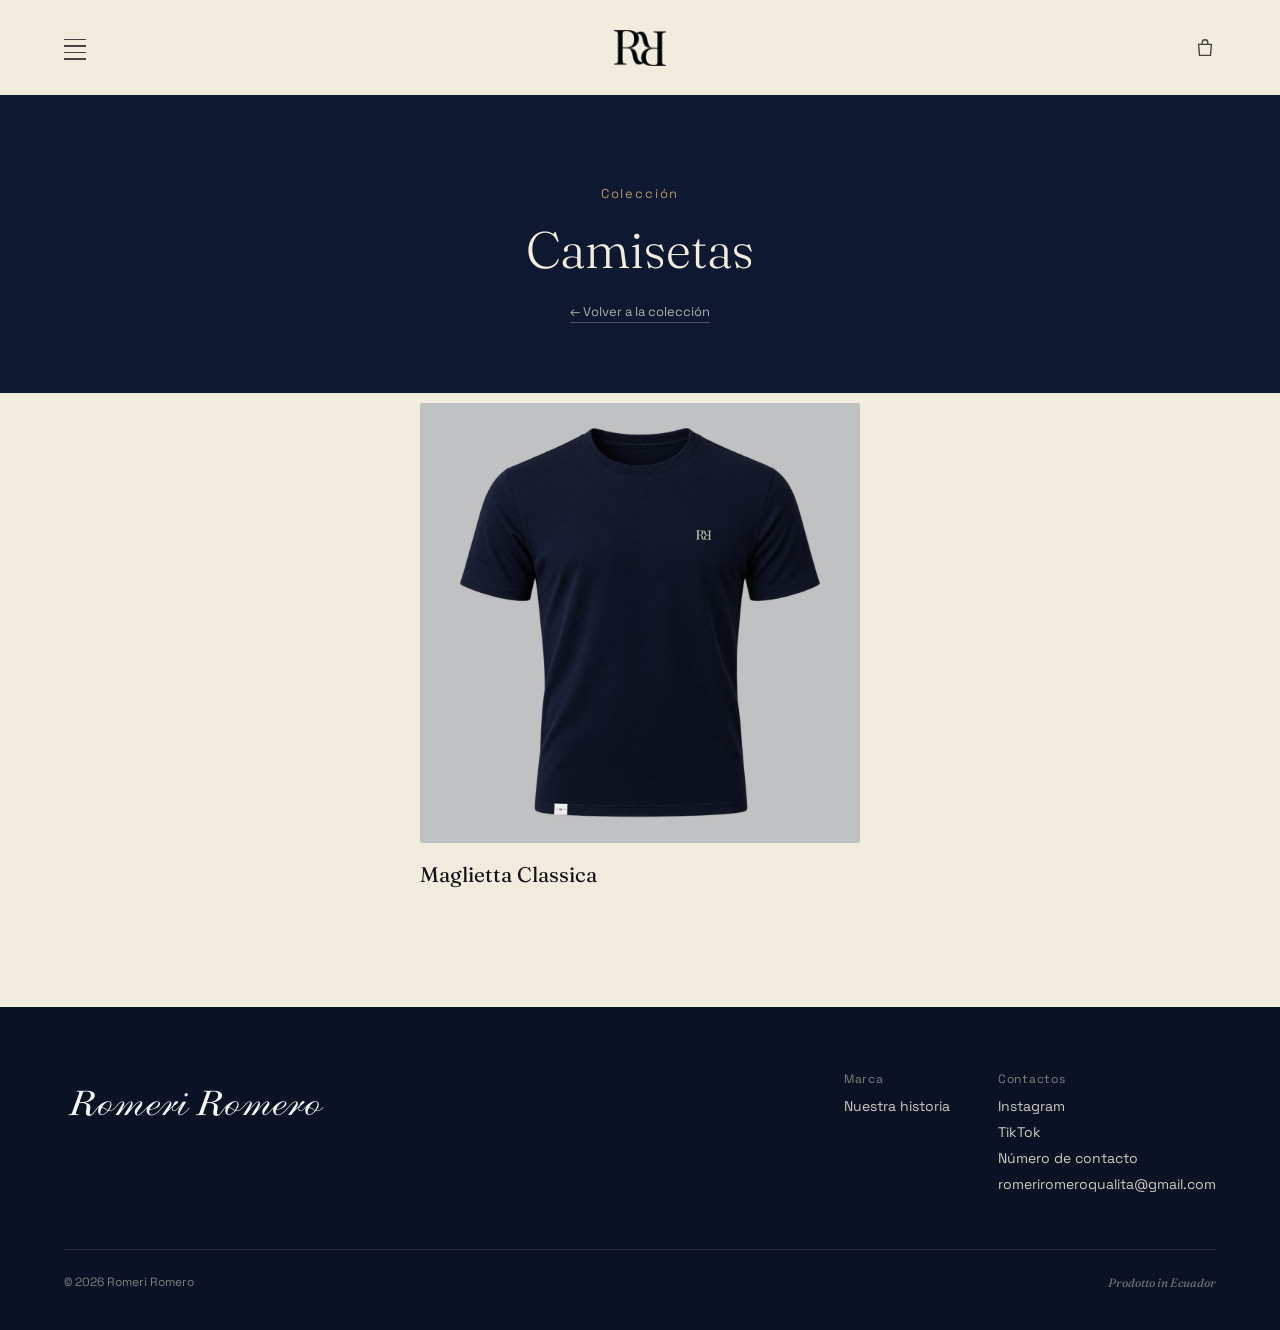
==== commit 81e45d89: "Add files via upload" ====
--- a/coleccion-camisetas.html
+++ b/coleccion-camisetas.html
@@ -309,6 +309,7 @@
 
 </style>
 <link rel="stylesheet" href="menu.css?v=2">
+<link rel="stylesheet" href="cart.css?v=1">
 </head>
 <body>
 
@@ -356,6 +357,7 @@
 </footer>
 
 
-<script src="menu.js?v=2" defer></script>
+<script src="menu.js?v=3" defer></script>
+<script src="cart.js?v=1" defer></script>
 </body>
 </html>
--- a/cart.css
+++ b/cart.css
@@ -0,0 +1,39 @@
+/* Carrito de compras — Romeri Romero */
+.site-nav .nav-right{justify-self:end;}
+.cart-toggle{
+  position:relative;width:44px;height:44px;margin-right:-11px;
+  display:inline-flex;align-items:center;justify-content:center;
+  background:none;border:none;cursor:pointer;color:var(--ink);opacity:0.78;
+}
+.cart-toggle:hover{opacity:1;}
+.cart-toggle:focus-visible,.cart-btn:focus-visible,.cart-qty button:focus-visible,.cart-del:focus-visible,.cart-link:focus-visible{outline:2px solid var(--gold);outline-offset:3px;}
+.cart-count{
+  position:absolute;top:4px;right:2px;min-width:17px;height:17px;padding:0 4px;
+  border-radius:9px;background:var(--navy);color:var(--bone);
+  font-family:'Space Grotesk',sans-serif;font-size:10px;line-height:17px;text-align:center;
+}
+.cart-count[hidden]{display:none;}
+
+.cart-empty{font-size:15px;opacity:0.75;margin-bottom:18px;}
+.cart-link{font-size:14px;color:var(--ink);border-bottom:1px solid var(--gold);text-decoration:none;padding-bottom:2px;}
+.cart-line{padding:18px 0;border-bottom:1px solid rgba(17,19,24,0.12);}
+.cart-line-top{display:flex;justify-content:space-between;gap:14px;font-family:'Fraunces',serif;font-size:19px;}
+.cart-line-top span:last-child{font-family:'Space Grotesk',sans-serif;font-size:15px;white-space:nowrap;}
+.cart-detail{font-size:13px;line-height:1.5;opacity:0.7;margin:6px 0 12px;}
+.cart-line-bottom{display:flex;justify-content:space-between;align-items:center;}
+.cart-qty{display:inline-flex;align-items:center;border:1px solid rgba(17,19,24,0.25);border-radius:2px;}
+.cart-qty button{width:32px;height:32px;background:none;border:none;font-size:17px;cursor:pointer;color:var(--ink);}
+.cart-qty span{min-width:26px;text-align:center;font-size:14px;}
+.cart-del{background:none;border:none;font-size:13px;color:var(--ink);opacity:0.6;cursor:pointer;text-decoration:underline;font-family:'Space Grotesk',sans-serif;}
+.cart-del:hover{opacity:1;}
+.cart-total{display:flex;justify-content:space-between;font-size:16px;padding:22px 0 6px;}
+.cart-note{font-size:12.5px;line-height:1.55;opacity:0.62;margin-bottom:20px;}
+.cart-btn{
+  display:block;width:100%;text-align:center;box-sizing:border-box;
+  font-family:'Space Grotesk',sans-serif;font-size:14px;letter-spacing:0.05em;
+  padding:15px 12px;margin-bottom:10px;border-radius:2px;text-decoration:none;cursor:pointer;
+  background:var(--navy);color:var(--bone);border:1px solid var(--navy);
+}
+.cart-btn:hover{opacity:0.9;}
+.cart-btn.ghost{background:transparent;color:var(--ink);border-color:rgba(17,19,24,0.3);cursor:not-allowed;opacity:0.55;}
+.buy:disabled{opacity:0.45;cursor:not-allowed;}
